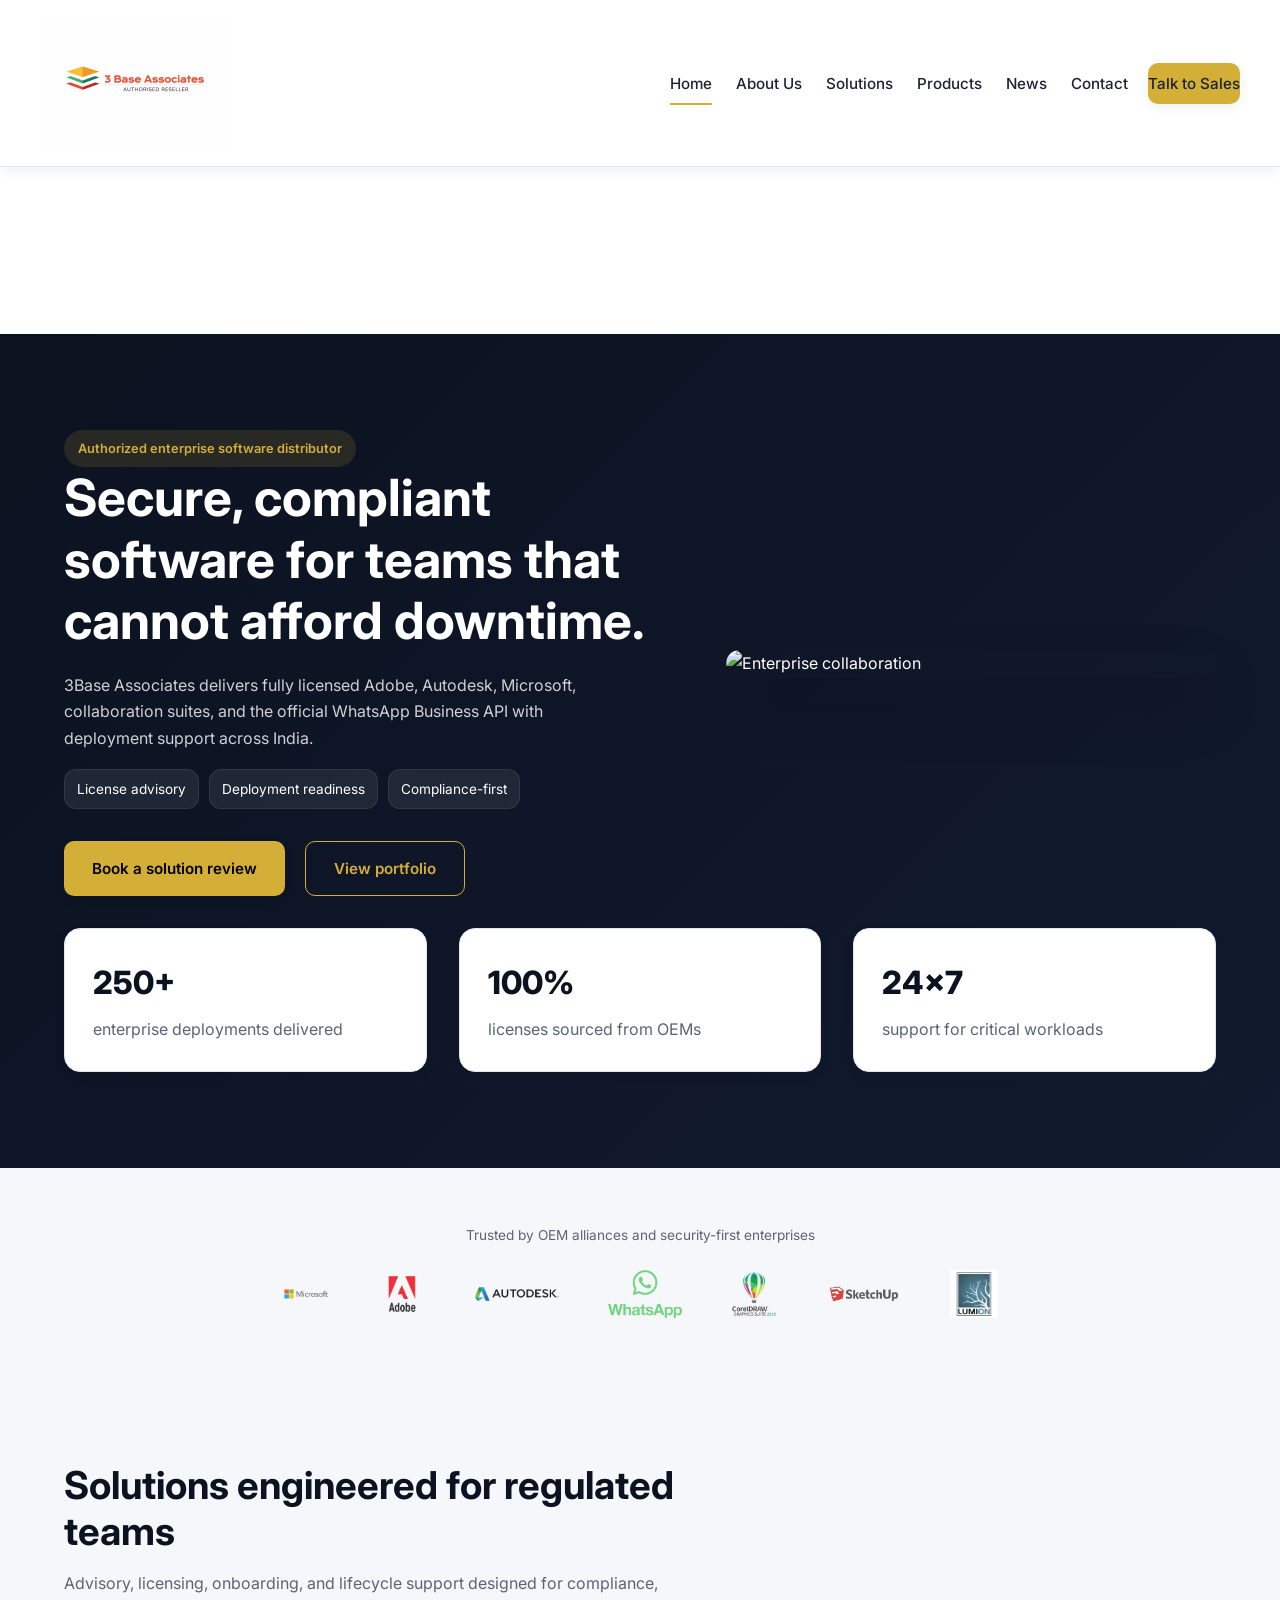
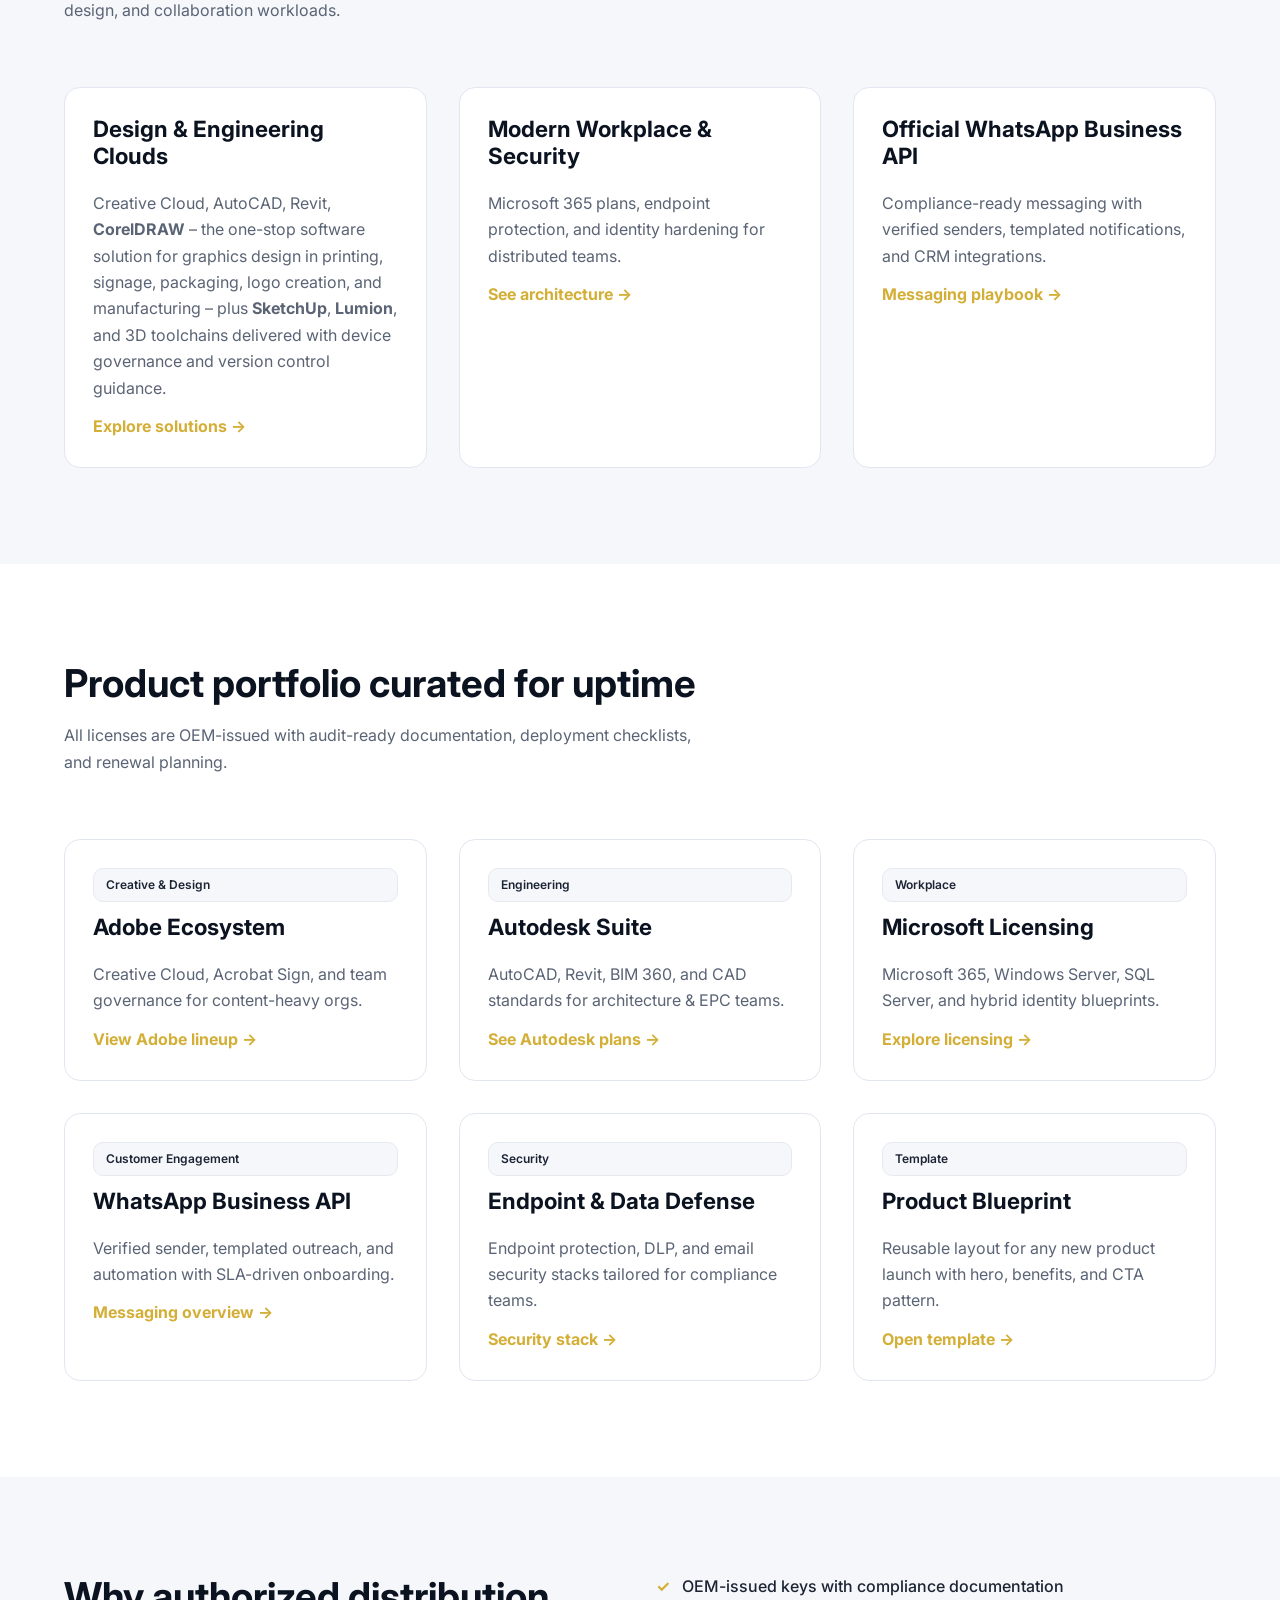
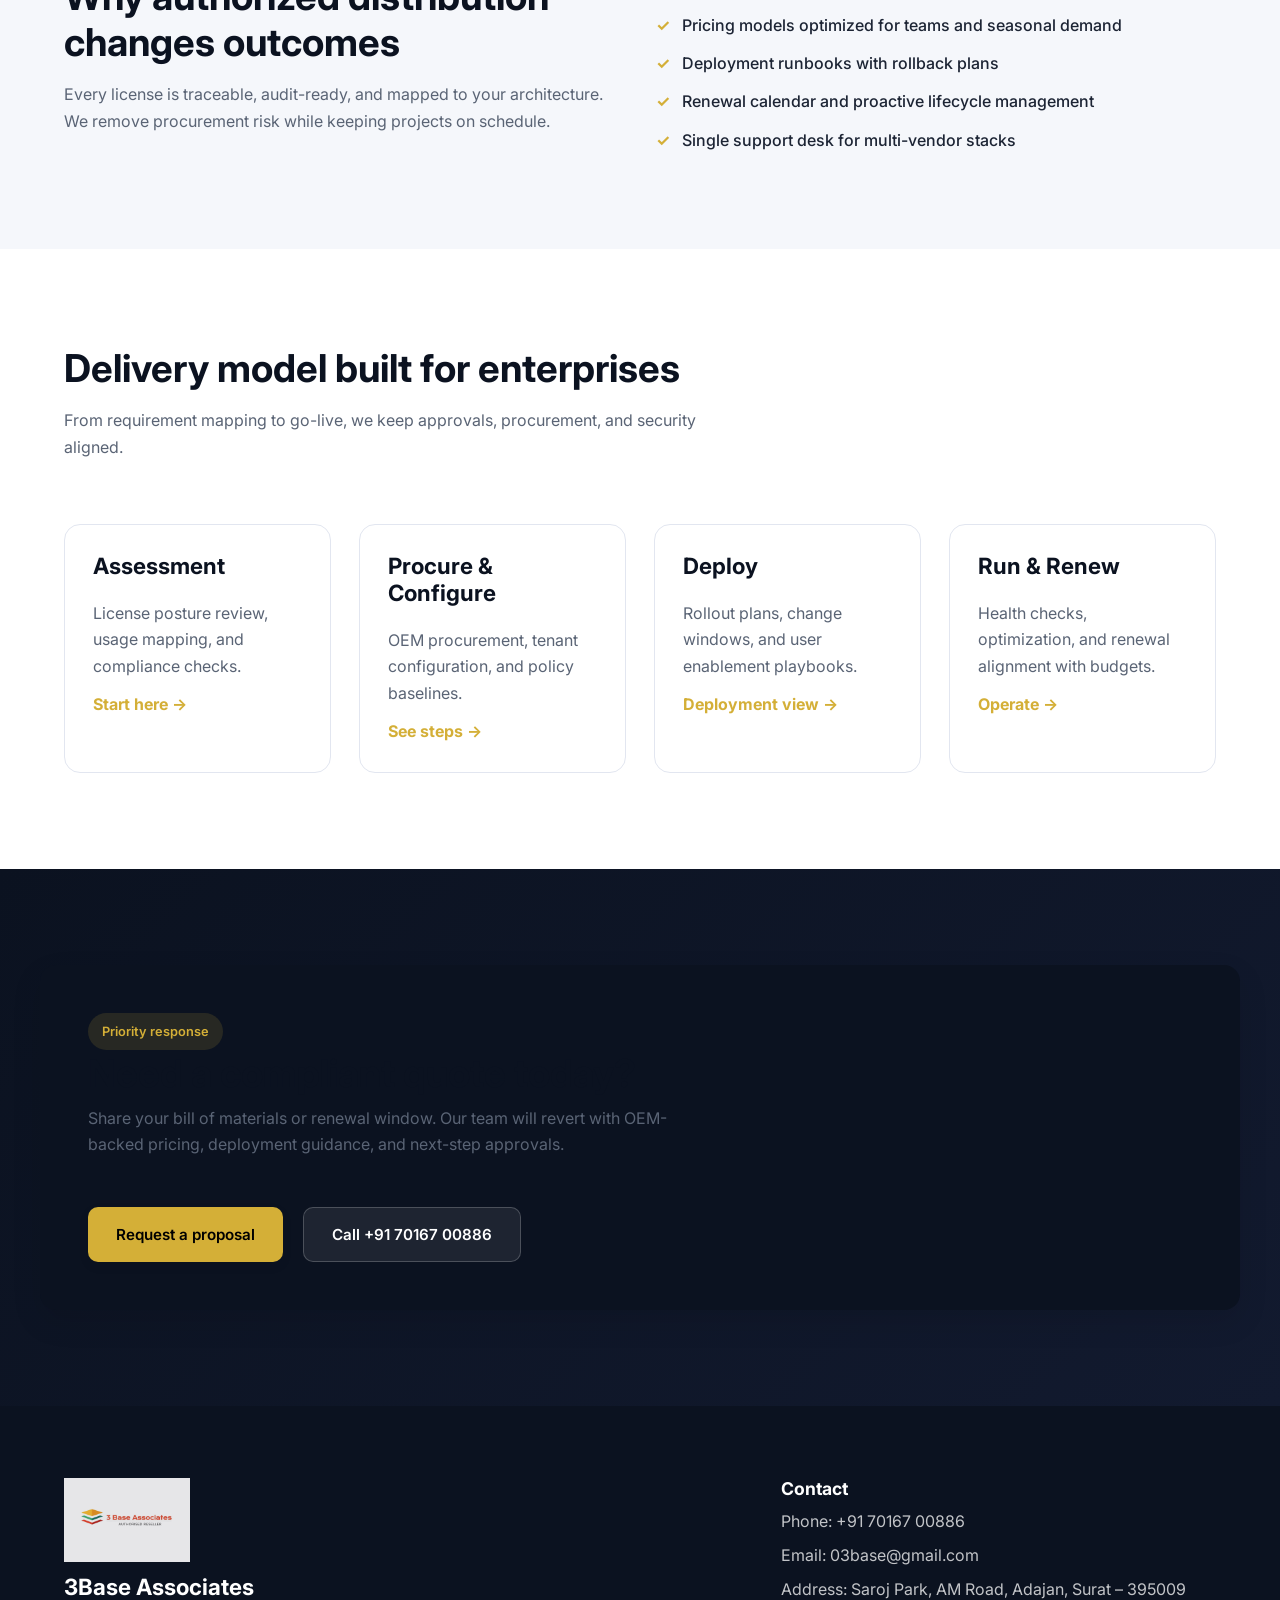
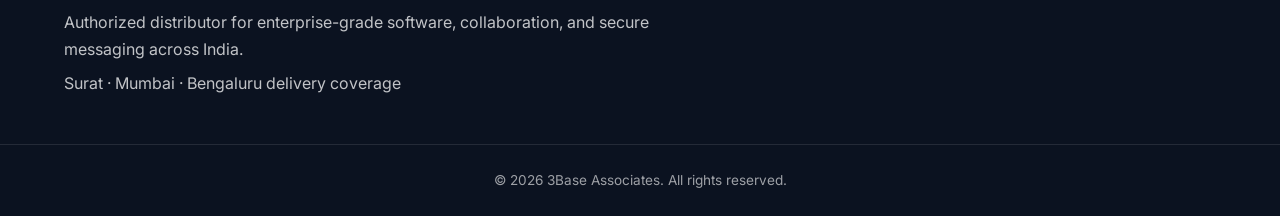
==== index.html @ e34ed2cd "Initial commit - static website" ====
<!DOCTYPE html>
<html lang="en">
<head>
  <meta charset="UTF-8" />
  <meta name="viewport" content="width=device-width, initial-scale=1.0" />

  <title>3Base Associates | Authorized Enterprise Software Distributor</title>
  <meta name="description" content="Enterprise-grade software licensing, secure collaboration, and authorized WhatsApp Business API delivered by 3Base Associates across India." />

<link rel="icon" type="image/png" href="assets/images/logo/3basefavicon.png" />
  <link rel="preconnect" href="https://fonts.googleapis.com">
  <link rel="preconnect" href="https://fonts.gstatic.com" crossorigin>
  <link href="https://fonts.googleapis.com/css2?family=Inter:wght@400;500;600;700;800&display=swap" rel="stylesheet">

  <link rel="stylesheet" href="css/main.css">
</head>

<body>

<!-- ================= HEADER ================= -->
<header class="site-header">
  <div class="container header-inner">
    <a href="index.html" class="logo">
      <img src="assets/images/logo/3baselogo.png" alt="3Base Associates" class="site-logo" />
    </a>

    <button class="menu-toggle" type="button" aria-label="Toggle navigation" aria-expanded="false">
      <span></span><span></span><span></span>
    </button>

    <nav class="site-nav" aria-label="Primary">
      <ul>
        <li><a href="index.html" class="active">Home</a></li>
        <li><a href="about.html">About Us</a></li>
        <li><a href="solutions.html">Solutions</a></li>
        <li><a href="products.html">Products</a></li>
        <li><a href="news.html">News</a></li>
        <li><a href="contact.html">Contact</a></li>
      </ul>
      <div class="nav-actions">
        <a href="https://wa.me/917016700886" target="_blank" class="btn btn-primary">Talk to Sales</a>
      </div>
    </nav>
  </div>
</header>

<main id="home">

<!-- ================= HERO ================= -->
<section class="hero">
  <div class="container hero-grid">
    <div class="hero-content" data-animate>
      <span class="badge">Authorized enterprise software distributor</span>
      <h1>Secure, compliant software for teams that cannot afford downtime.</h1>
      <p>
        3Base Associates delivers fully licensed Adobe, Autodesk, Microsoft, collaboration suites, and the official WhatsApp Business API with deployment support across India.
      </p>

      <div class="pill-row">
        <span class="pill">License advisory</span>
        <span class="pill">Deployment readiness</span>
        <span class="pill">Compliance-first</span>
      </div>

      <div class="hero-actions mt-4">
        <a href="contact.html" class="btn btn-primary">Book a solution review</a>
        <a href="products.html" class="btn btn-secondary">View portfolio</a>
      </div>
    </div>

    <div class="hero-visual" data-animate>
      <img src="https://images.unsplash.com/photo-1522071820081-009f0129c71c?q=80&w=1200" alt="Enterprise collaboration" />
    </div>
  </div>

  <div class="container mt-4 grid-3">
    <div class="stat-card" data-animate>
      <div class="stat-value">250+</div>
      <div class="stat-label">enterprise deployments delivered</div>
    </div>
    <div class="stat-card" data-animate>
      <div class="stat-value">100% </div>
      <div class="stat-label">licenses sourced from OEMs</div>
    </div>
    <div class="stat-card" data-animate>
      <div class="stat-value">24x7</div>
      <div class="stat-label">support for critical workloads</div>
    </div>
  </div>
</section>

<!-- ================= TRUST ================= -->
<section class="trust">
  <div class="container">
    <p class="trust-label">
      Trusted by OEM alliances and security-first enterprises
    </p>

    <div class="trust-logos">
  <img src="assets/images/logo/microsoft.png" alt="Microsoft" class="partner-logo">
  <img src="assets/images/logo/adobe.png" alt="Adobe" class="partner-logo">
  <img src="assets/images/logo/autodesk.png" alt="Autodesk" class="partner-logo">
  <img src="assets/images/logo/whatsapp.png" alt="WhatsApp Business API" class="partner-logo">

  <img src="assets/images/logo/coreldraw.png" alt="CorelDRAW" class="partner-logo">
  <img src="assets/images/logo/sketechup.png" alt="SketchUp" class="partner-logo">
  <img src="assets/images/logo/lumion.png" alt="Lumion" class="partner-logo">
</div>
</section>


<!-- ================= SOLUTIONS ================= -->
<section id="solutions" class="section-muted">
  <div class="container">
    <header class="section-header" data-animate>
      <h2>Solutions engineered for regulated teams</h2>
      <p>Advisory, licensing, onboarding, and lifecycle support designed for compliance, design, and collaboration workloads.</p>
    </header>

    <div class="grid-3">
     <a class="card-link" href="solutions.html" data-animate>
  <h3>Design & Engineering Clouds</h3>
  <p>
    Creative Cloud, AutoCAD, Revit, <strong>CorelDRAW</strong> – the one-stop software solution for graphics design in
    printing, signage, packaging, logo creation, and manufacturing – plus <strong>SketchUp</strong>, <strong>Lumion</strong>,
    and 3D toolchains delivered with device governance and version control guidance.
  </p>
  <span class="link-arrow">Explore solutions →</span>
</a>

      <a class="card-link" href="solutions.html" data-animate>
        <h3>Modern Workplace & Security</h3>
        <p>Microsoft 365 plans, endpoint protection, and identity hardening for distributed teams.</p>
        <span class="link-arrow">See architecture →</span>
      </a>

      <a class="card-link" href="products/whatsapp-api.html" data-animate>
        <h3>Official WhatsApp Business API</h3>
        <p>Compliance-ready messaging with verified senders, templated notifications, and CRM integrations.</p>
        <span class="link-arrow">Messaging playbook →</span>
      </a>
    </div>
  </div>
</section>

<!-- ================= PRODUCTS ================= -->
<section id="products" class="light">
  <div class="container">
    <header class="section-header" data-animate>
      <h2>Product portfolio curated for uptime</h2>
      <p class="max-800">All licenses are OEM-issued with audit-ready documentation, deployment checklists, and renewal planning.</p>
    </header>

    <div class="grid-3">
      <a class="card-link" href="products/adobe.html" data-animate>
        <div class="tag">Creative & Design</div>
        <h3>Adobe Ecosystem</h3>
        <p>Creative Cloud, Acrobat Sign, and team governance for content-heavy orgs.</p>
        <span class="link-arrow">View Adobe lineup →</span>
      </a>

      <a class="card-link" href="products/autodesk.html" data-animate>
        <div class="tag">Engineering</div>
        <h3>Autodesk Suite</h3>
        <p>AutoCAD, Revit, BIM 360, and CAD standards for architecture & EPC teams.</p>
        <span class="link-arrow">See Autodesk plans →</span>
      </a>

      <a class="card-link" href="products/microsoft.html" data-animate>
        <div class="tag">Workplace</div>
        <h3>Microsoft Licensing</h3>
        <p>Microsoft 365, Windows Server, SQL Server, and hybrid identity blueprints.</p>
        <span class="link-arrow">Explore licensing →</span>
      </a>

      <a class="card-link" href="products/whatsapp-api.html" data-animate>
        <div class="tag">Customer Engagement</div>
        <h3>WhatsApp Business API</h3>
        <p>Verified sender, templated outreach, and automation with SLA-driven onboarding.</p>
        <span class="link-arrow">Messaging overview →</span>
      </a>

      <a class="card-link" href="products/security.html" data-animate>
        <div class="tag">Security</div>
        <h3>Endpoint & Data Defense</h3>
        <p>Endpoint protection, DLP, and email security stacks tailored for compliance teams.</p>
        <span class="link-arrow">Security stack →</span>
      </a>

      <a class="card-link" href="product-template.html" data-animate>
        <div class="tag">Template</div>
        <h3>Product Blueprint</h3>
        <p>Reusable layout for any new product launch with hero, benefits, and CTA pattern.</p>
        <span class="link-arrow">Open template →</span>
      </a>
    </div>
  </div>
</section>

<!-- ================= WHY AUTHORIZED ================= -->
<section class="section-muted">
  <div class="container grid-2">
    <div data-animate>
      <h2>Why authorized distribution changes outcomes</h2>
      <p class="mt-2">Every license is traceable, audit-ready, and mapped to your architecture. We remove procurement risk while keeping projects on schedule.</p>
    </div>

    <div data-animate>
      <ul class="list-check">
        <li>OEM-issued keys with compliance documentation</li>
        <li>Pricing models optimized for teams and seasonal demand</li>
        <li>Deployment runbooks with rollback plans</li>
        <li>Renewal calendar and proactive lifecycle management</li>
        <li>Single support desk for multi-vendor stacks</li>
      </ul>
    </div>
  </div>
</section>

<!-- ================= DELIVERY MODEL ================= -->
<section class="light">
  <div class="container">
    <header class="section-header" data-animate>
      <h2>Delivery model built for enterprises</h2>
      <p>From requirement mapping to go-live, we keep approvals, procurement, and security aligned.</p>
    </header>

    <div class="grid-4">
      <article class="card-link" data-animate>
        <h3>Assessment</h3>
        <p>License posture review, usage mapping, and compliance checks.</p>
        <span class="link-arrow">Start here →</span>
      </article>
      <article class="card-link" data-animate>
        <h3>Procure & Configure</h3>
        <p>OEM procurement, tenant configuration, and policy baselines.</p>
        <span class="link-arrow">See steps →</span>
      </article>
      <article class="card-link" data-animate>
        <h3>Deploy</h3>
        <p>Rollout plans, change windows, and user enablement playbooks.</p>
        <span class="link-arrow">Deployment view →</span>
      </article>
      <article class="card-link" data-animate>
        <h3>Run & Renew</h3>
        <p>Health checks, optimization, and renewal alignment with budgets.</p>
        <span class="link-arrow">Operate →</span>
      </article>
    </div>
  </div>
</section>

<!-- ================= CTA ================= -->
<section class="section-dark">
  <div class="container cta-panel" data-animate>
    <div>
      <span class="badge">Priority response</span>
      <h2>Need a compliant quote today?</h2>
      <p class="max-600">Share your bill of materials or renewal window. Our team will revert with OEM-backed pricing, deployment guidance, and next-step approvals.</p>
    </div>

    <div class="cta-actions">
      <a href="contact.html" class="btn btn-primary">Request a proposal</a>
      <a href="tel:+917016700886" class="btn btn-ghost">Call +91 70167 00886</a>
    </div>
  </div>
</section>

</main>

<!-- ================= FOOTER ================= -->
<footer class="site-footer">
  <div class="container footer-grid">
    <div>
      <img src="assets/images/logo/3baselogo.png" alt="3Base Associates" class="footer-logo" />
      <h3>3Base Associates</h3>
      <p>Authorized distributor for enterprise-grade software, collaboration, and secure messaging across India.</p>
      <p class="mt-2">Surat · Mumbai · Bengaluru delivery coverage</p>
    </div>

    <div>
      <h4>Contact</h4>
      <p>Phone: +91 70167 00886</p>
      <p>Email: 03base@gmail.com</p>
      <p>Address: Saroj Park, AM Road, Adajan, Surat – 395009</p>
    </div>
  </div>

  <div class="footer-bottom">© 2026 3Base Associates. All rights reserved.</div>
</footer>

<script type="module" src="js/main.js"></script>
</body>
</html>
---- css/main.css ----
/* =========================================================
   MAIN CSS – Imports Only
========================================================= */

@import url("./base.css");
@import url("./layout.css");
@import url("./components.css");
@import url("./sections.css");
@import url("./utilities.css");

/* ===== LOGO SIZING ===== */
.site-logo {
  height: clamp(68px, 10vw, 140px);
  width: auto;
  object-fit: contain;
  display: block;
}
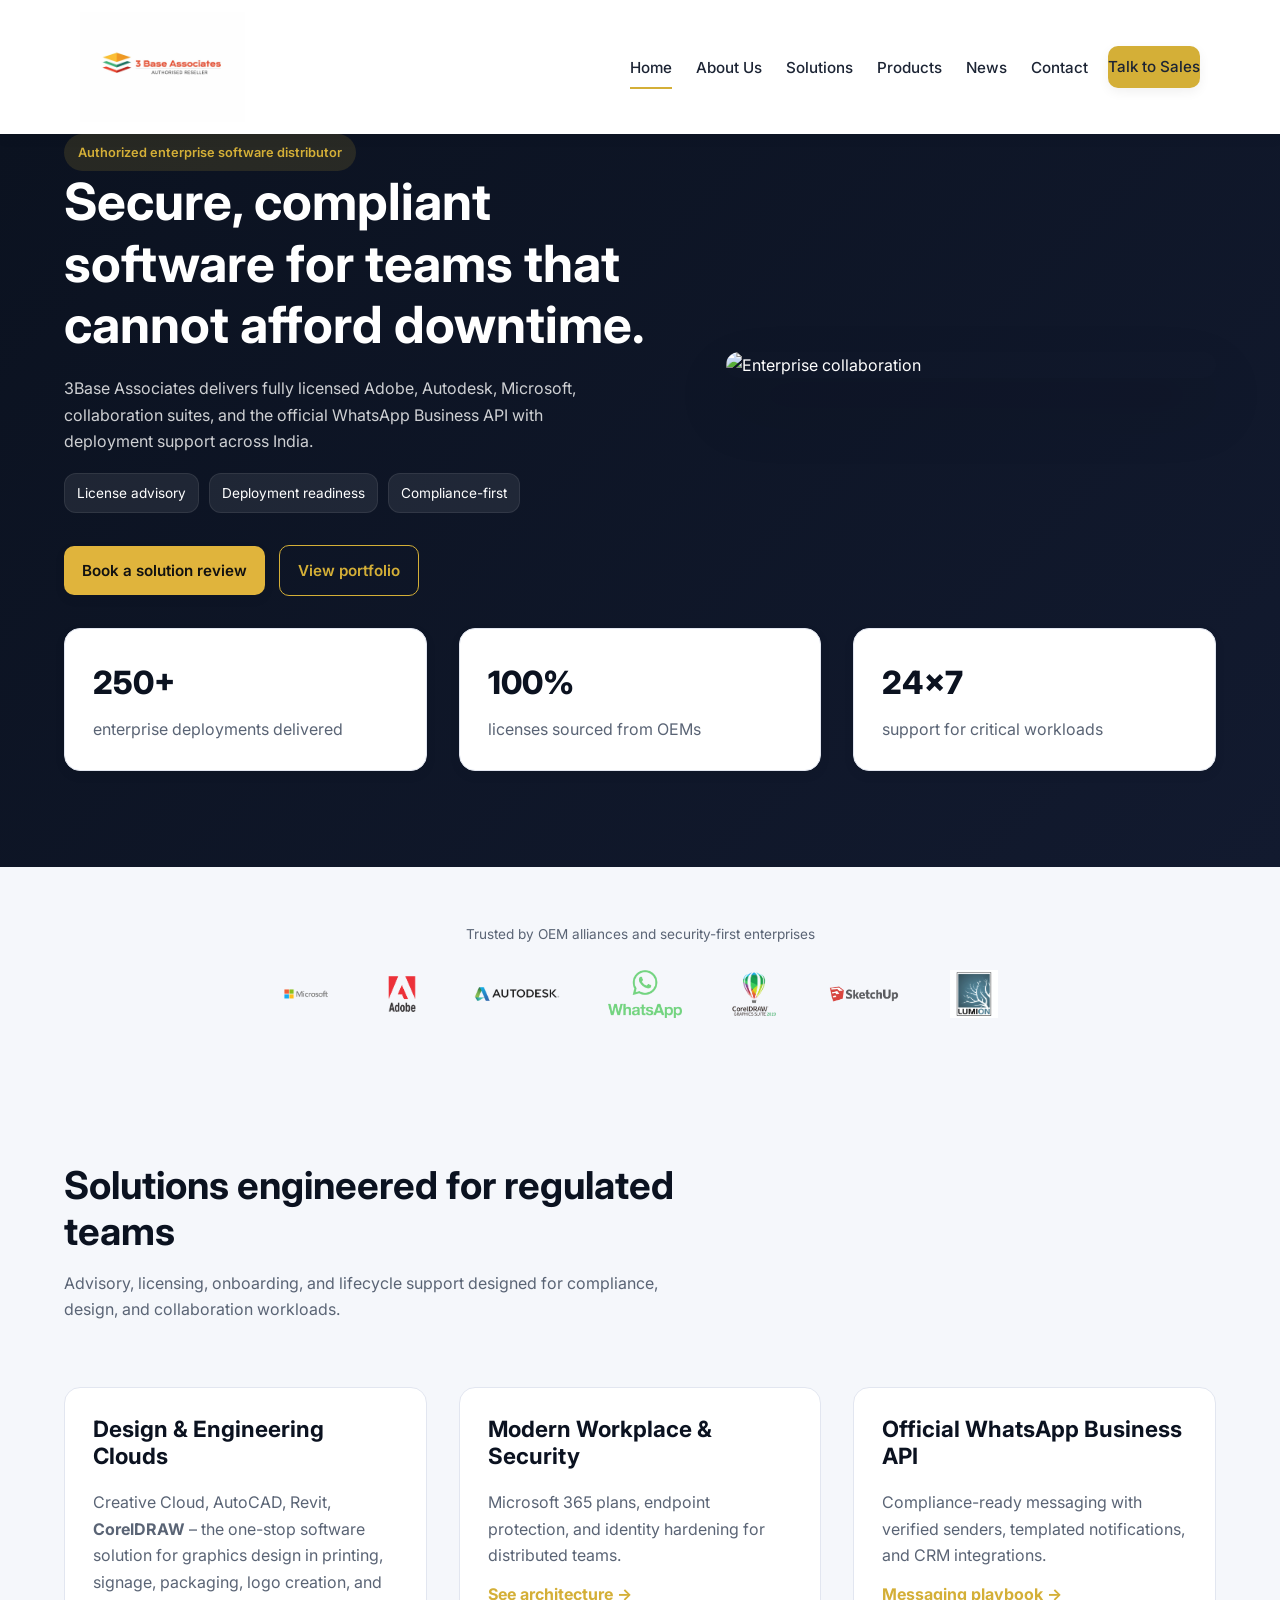
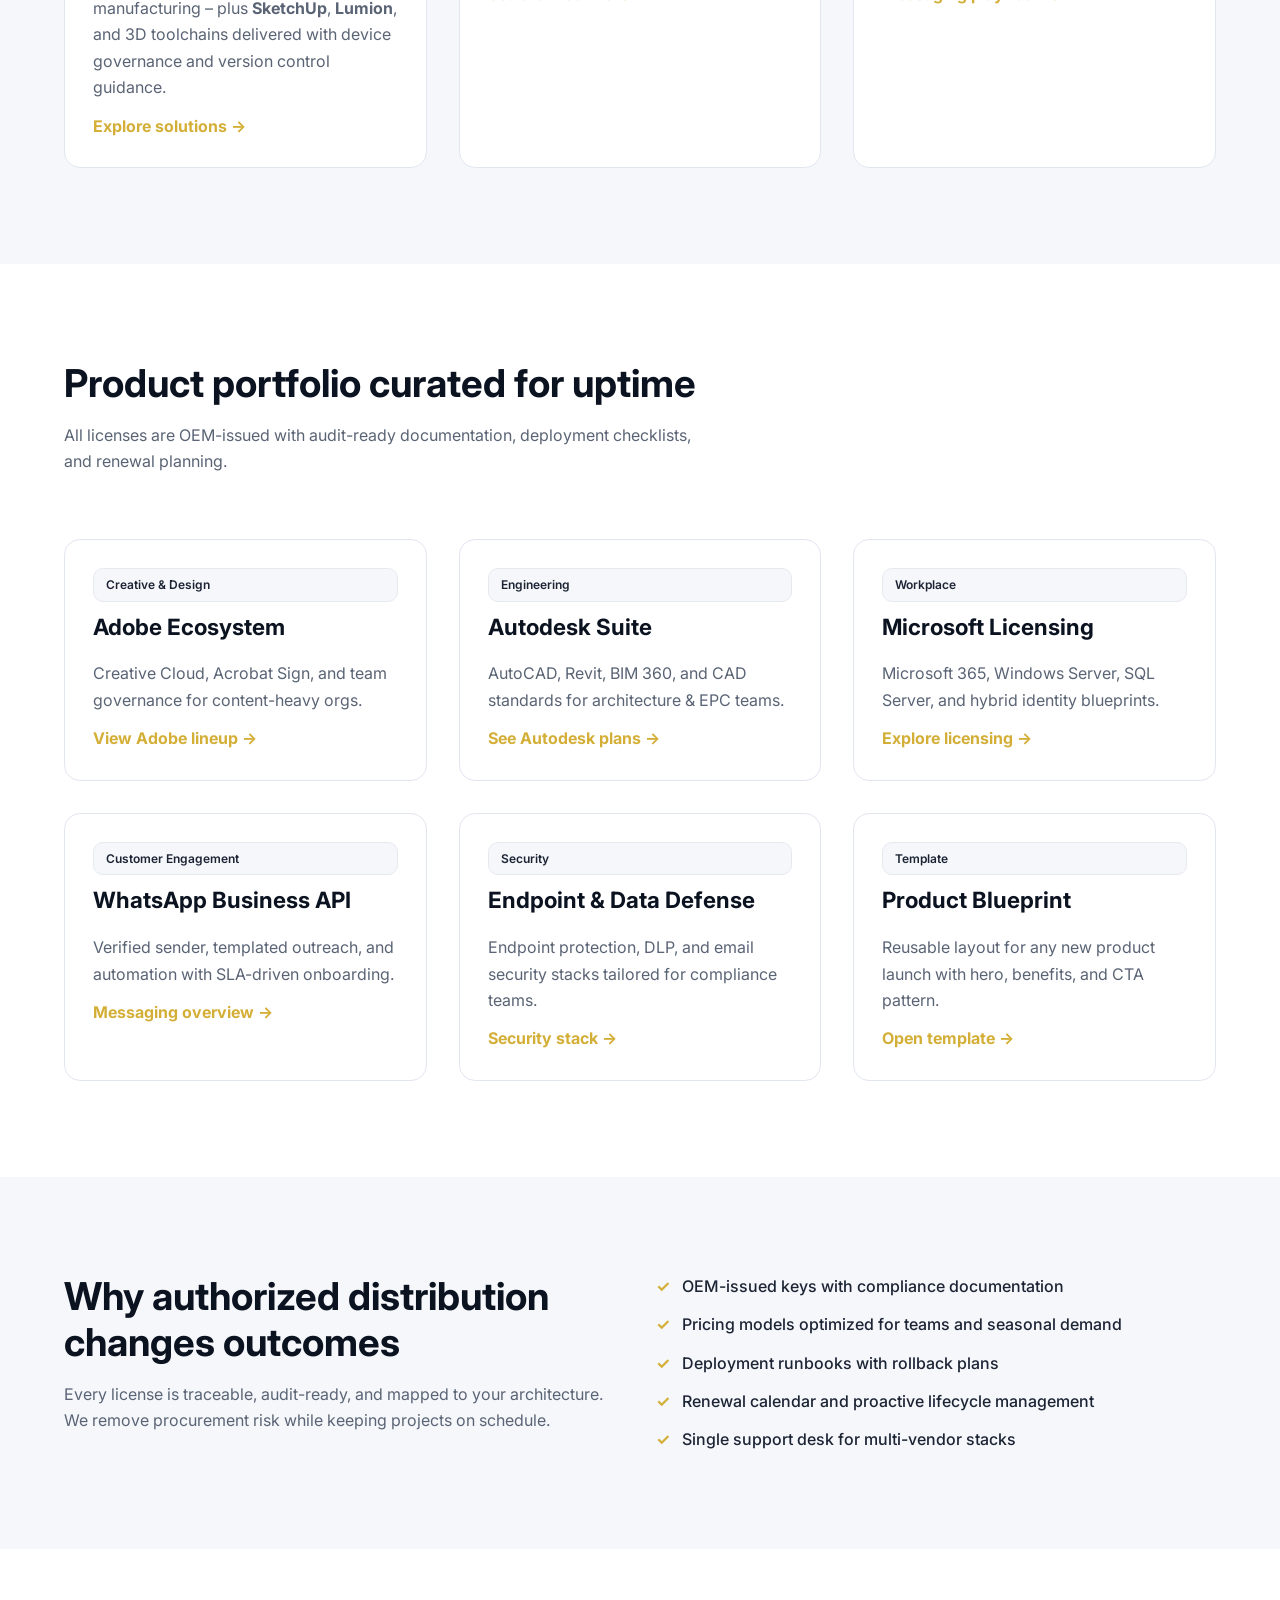
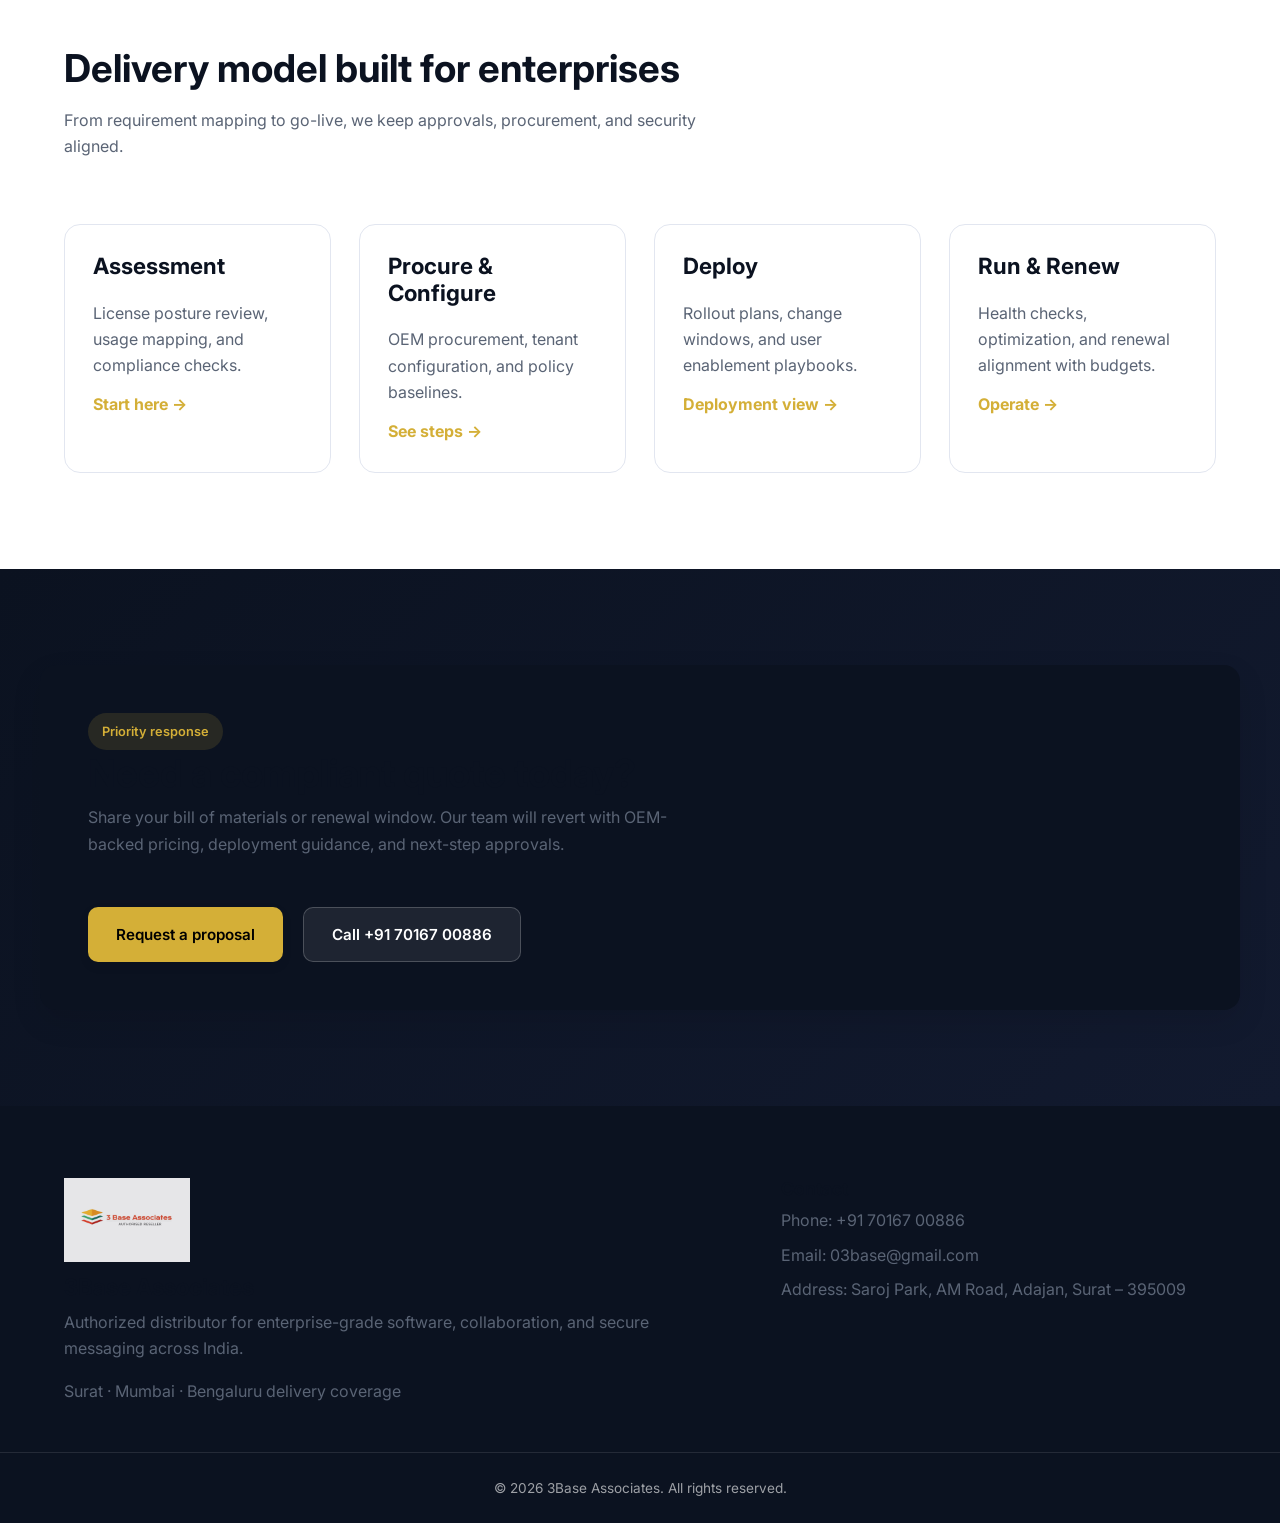
==== commit 2a32d6f5: "Add official product URLs and WhatsApp CTA across product pages" ====
--- a/index.html
+++ b/index.html
@@ -21,10 +21,19 @@
 <header class="site-header">
   <div class="container header-inner">
     <a href="index.html" class="logo">
-      <img src="assets/images/logo/3baselogo.png" alt="3Base Associates" class="site-logo" />
+      <img
+        src="assets/images/logo/3baselogo.png"
+        alt="3Base Associates"
+        class="site-logo"
+      />
     </a>
 
-    <button class="menu-toggle" type="button" aria-label="Toggle navigation" aria-expanded="false">
+    <button
+      class="menu-toggle"
+      type="button"
+      aria-label="Toggle navigation"
+      aria-expanded="false"
+    >
       <span></span><span></span><span></span>
     </button>
 
@@ -37,14 +46,22 @@
         <li><a href="news.html">News</a></li>
         <li><a href="contact.html">Contact</a></li>
       </ul>
+
       <div class="nav-actions">
-        <a href="https://wa.me/917016700886" target="_blank" class="btn btn-primary">Talk to Sales</a>
+        <a
+          href="https://wa.me/917016700886"
+          target="_blank"
+          class="btn btn-primary"
+        >
+          Talk to Sales
+        </a>
       </div>
     </nav>
   </div>
 </header>
 
 <main id="home">
+
 
 <!-- ================= HERO ================= -->
 <section class="hero">
--- a/css/main.css
+++ b/css/main.css
@@ -1,5 +1,5 @@
 /* =========================================================
-   MAIN CSS – Imports Only
+   MAIN CSS – Imports
 ========================================================= */
 
 @import url("./base.css");
@@ -8,10 +8,126 @@
 @import url("./sections.css");
 @import url("./utilities.css");
 
-/* ===== LOGO SIZING ===== */
+/* =========================================================
+   GLOBAL RESET
+========================================================= */
+
+body {
+  margin: 0;
+  padding: 0;
+}
+
+/* =========================================================
+   HEADER
+========================================================= */
+
+.site-header {
+  background: #ffffff;
+  margin: 0;
+  padding: 0;
+  border-bottom: none;
+}
+
+.header-inner {
+  display: flex;
+  align-items: center;
+  justify-content: space-between;
+
+  min-height: 72px;          /* clean professional height */
+  padding: 12px 40px;
+}
+
+/* =========================================================
+   LOGO (FINAL SAFE SIZE)
+========================================================= */
+
 .site-logo {
-  height: clamp(68px, 10vw, 140px);
+  height: 48px;
   width: auto;
   object-fit: contain;
   display: block;
+}
+
+@media (max-width: 768px) {
+  .site-logo {
+    height: 36px;
+  }
+}
+
+/* =========================================================
+   MAIN / HERO (NO GAP GUARANTEE)
+========================================================= */
+
+main#home {
+  padding-top: 0 !important;
+  margin-top: 0 !important;
+}
+
+main#home > section:first-child,
+.hero,
+.hero-section {
+  margin-top: 0 !important;
+  padding-top: 0 !important;
+}
+
+.hero-actions {
+  display: flex;
+  flex-wrap: wrap;
+  gap: 14px;
+  align-items: center;
+}
+
+.hero-actions .btn {
+  display: inline-flex;
+  align-items: center;
+  justify-content: center;
+  padding: 12px 18px;
+  font-size: 0.95rem;
+  font-weight: 600;
+  border-radius: 10px;
+  text-decoration: none;
+  transition: all 0.2s ease;
+}
+
+
+
+
+
+.hero-actions .btn-primary {
+  background: #e0b43c;
+  color: #111;
+}
+
+.hero-actions .btn-primary:hover {
+  background: #cfa532;
+  transform: translateY(-1px);
+}
+
+.hero-actions .btn-outline {
+  background: transparent;
+  color: #ffffff;
+  border: 1px solid rgba(255, 255, 255, 0.35);
+}
+
+.hero-actions .btn-outline:hover {
+  background: rgba(255, 255, 255, 0.08);
+}
+
+.hero-actions .btn-ghost {
+  background: transparent;
+  color: #d6d6d6;
+}
+
+.hero-actions .btn-ghost:hover {
+  color: #ffffff;
+  text-decoration: underline;
+}
+
+@media (max-width: 640px) {
+  .hero-actions {
+    flex-direction: column;
+  }
+  .hero-actions .btn {
+    width: 100%;
+  }
 }
